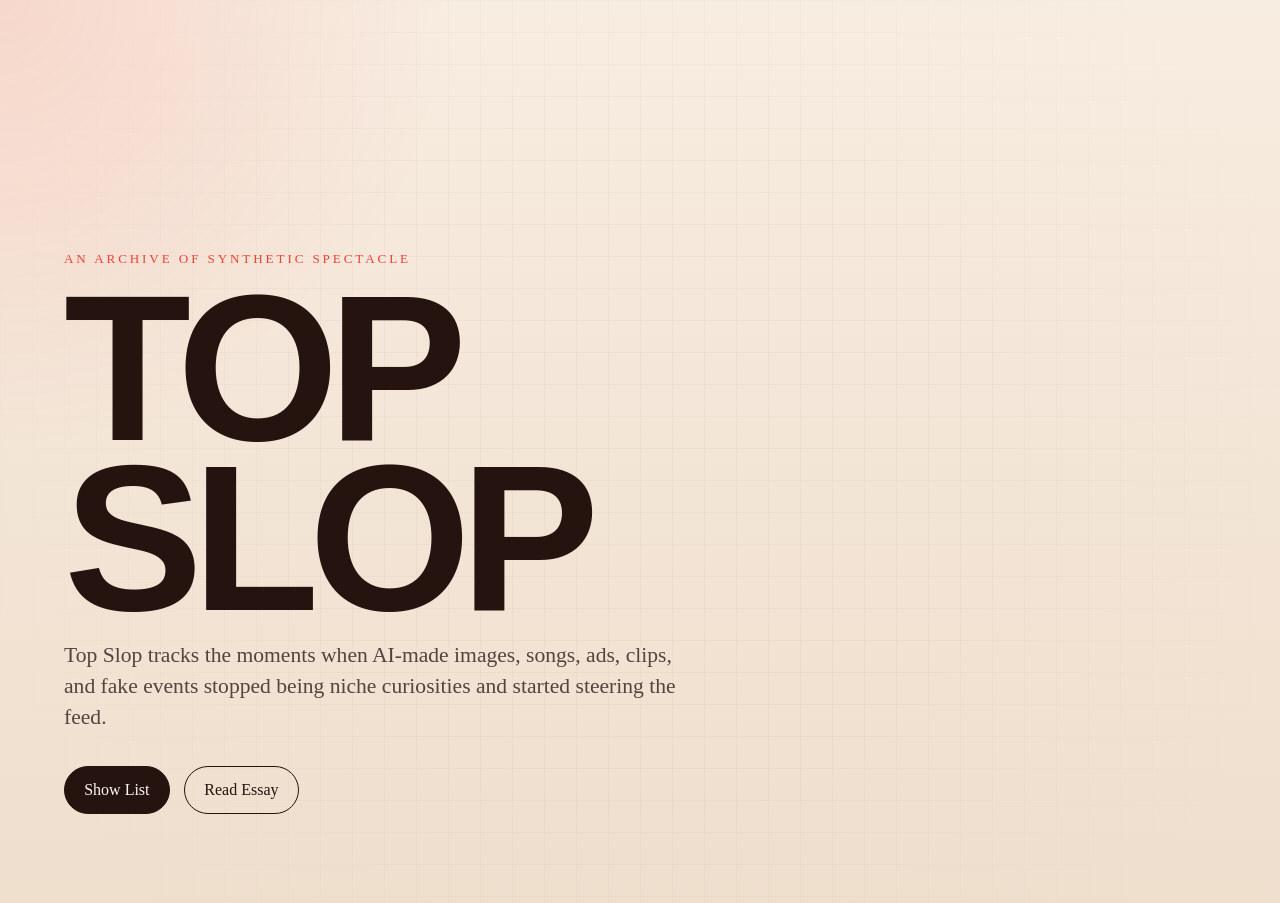
==== index.html @ 8d354af4 "Initial site commit" ====
<!DOCTYPE html>
<html lang="en">
  <head>
    <meta charset="UTF-8" />
    <meta name="viewport" content="width=device-width, initial-scale=1.0" />
    <title>Top Slop</title>
    <meta
      name="description"
      content="A running archive of the moments when AI slop broke containment and took over public discourse."
    />
    <link rel="stylesheet" href="./styles.css" />
  </head>
  <body data-page="home">
    <main class="landing-shell">
      <div class="landing-noise" aria-hidden="true"></div>
      <section class="hero">
        <p class="hero-kicker">An archive of synthetic spectacle</p>
        <h1 class="hero-title" aria-label="Top Slop">
          <span>Top</span>
          <span>Slop</span>
        </h1>
        <p class="hero-summary">
          Top Slop tracks the moments when AI-made images, songs, ads, clips, and
          fake events stopped being niche curiosities and started steering the feed.
        </p>
        <nav class="hero-actions" aria-label="Primary">
          <a class="action-button action-button--solid" href="./list.html">Show List</a>
          <a class="action-button action-button--ghost" href="./essay.html">Read Essay</a>
        </nav>
      </section>
    </main>
    <script src="./data/events.js"></script>
    <script src="./data/media.js"></script>
    <script src="./app.js"></script>
  </body>
</html>
---- styles.css ----
:root {
  --bg: oklch(0.95 0.02 70);
  --bg-strong: oklch(0.91 0.03 70);
  --ink: oklch(0.21 0.03 28);
  --ink-soft: oklch(0.4 0.02 32);
  --line: oklch(0.82 0.03 70);
  --accent: oklch(0.63 0.21 28);
  --accent-soft: oklch(0.92 0.05 28);
  --paper: oklch(0.98 0.01 80);
  --shadow: 0 20px 60px color-mix(in oklab, var(--ink) 12%, transparent);
  --title-stack: Impact, Haettenschweiler, "Arial Narrow Bold", sans-serif;
  --body-stack: Georgia, "Times New Roman", serif;
}

*,
*::before,
*::after {
  box-sizing: border-box;
}

html {
  background: var(--bg);
  color: var(--ink);
}

body {
  margin: 0;
  min-height: 100vh;
  font-family: var(--body-stack);
  background:
    radial-gradient(circle at top left, color-mix(in oklab, var(--accent) 12%, transparent), transparent 28rem),
    linear-gradient(180deg, var(--bg), var(--bg-strong));
}

a {
  color: inherit;
  text-decoration: none;
}

button,
summary {
  font: inherit;
}

.landing-shell,
.page-shell,
.essay-shell {
  min-height: 100vh;
  position: relative;
}

.landing-shell {
  display: grid;
  place-items: center;
  overflow: clip;
  padding: clamp(1.5rem, 2vw, 2rem);
}

.landing-noise {
  position: absolute;
  inset: 0;
  background-image:
    linear-gradient(to right, rgba(0, 0, 0, 0.025) 1px, transparent 1px),
    linear-gradient(to bottom, rgba(0, 0, 0, 0.025) 1px, transparent 1px);
  background-size: 2rem 2rem;
  mask-image: radial-gradient(circle at center, black 45%, transparent 88%);
  pointer-events: none;
}

.hero {
  width: min(100%, 72rem);
  display: grid;
  gap: 1rem;
  align-content: end;
  min-height: calc(100vh - 3rem);
  padding: clamp(2rem, 5vw, 4rem) 0;
}

.hero-kicker,
.essay-kicker,
.timeline-label {
  margin: 0;
  font-size: 0.82rem;
  letter-spacing: 0.22em;
  text-transform: uppercase;
  color: var(--accent);
}

.hero-title {
  margin: 0;
  display: grid;
  gap: 0;
  font-family: var(--title-stack);
  font-size: clamp(5rem, 20vw, 13rem);
  line-height: 0.82;
  text-transform: uppercase;
  letter-spacing: -0.05em;
}

.hero-title span {
  display: block;
  opacity: 0;
  transform: translateY(-140px) scaleY(1.12);
  filter: blur(16px);
}

body.is-ready .hero-title span {
  animation: title-drop 650ms cubic-bezier(0.16, 1, 0.3, 1) forwards;
}

body.is-ready .hero-title span:last-child {
  animation-delay: 80ms;
}

.hero-summary {
  margin: 0;
  max-width: 40rem;
  font-size: clamp(1.05rem, 2.1vw, 1.35rem);
  line-height: 1.45;
  color: var(--ink-soft);
}

.hero-actions {
  display: flex;
  flex-wrap: wrap;
  gap: 0.9rem;
  padding-top: 1rem;
}

.action-button,
.essay-link {
  display: inline-flex;
  align-items: center;
  justify-content: center;
  min-height: 3rem;
  padding: 0.8rem 1.2rem;
  border-radius: 999px;
  border: 1px solid var(--ink);
  transition:
    transform 180ms ease,
    background-color 180ms ease,
    color 180ms ease,
    border-color 180ms ease;
}

.action-button:hover,
.action-button:focus-visible,
.essay-link:hover,
.essay-link:focus-visible {
  transform: translateY(-2px);
}

.action-button--solid {
  background: var(--ink);
  color: var(--paper);
}

.action-button--solid:hover,
.action-button--solid:focus-visible {
  background: color-mix(in oklab, var(--ink) 85%, var(--accent));
  border-color: color-mix(in oklab, var(--ink) 85%, var(--accent));
}

.action-button--ghost,
.essay-link {
  background: transparent;
  color: var(--ink);
}

.action-button--ghost:hover,
.action-button--ghost:focus-visible,
.essay-link:hover,
.essay-link:focus-visible {
  background: var(--paper);
}

.page-shell,
.essay-shell {
  width: min(100%, 90rem);
  margin: 0 auto;
  padding: clamp(1.25rem, 2.4vw, 2rem);
}

.page-header {
  display: flex;
  justify-content: space-between;
  align-items: start;
  gap: 1rem;
  padding-bottom: 2.5rem;
}

.page-header--essay {
  padding-bottom: 4rem;
}

.back-link {
  font-family: var(--title-stack);
  font-size: clamp(2rem, 5vw, 3rem);
  line-height: 0.9;
  text-transform: uppercase;
  letter-spacing: -0.04em;
}

.page-intro,
.timeline-caption {
  margin: 0;
  max-width: 34rem;
  color: var(--ink-soft);
  line-height: 1.45;
}

.timeline-shell {
  display: grid;
  gap: 1.75rem;
}

.timeline {
  position: relative;
  display: grid;
  gap: 0.75rem;
  padding-left: clamp(1.25rem, 3vw, 2.5rem);
}

.timeline::before {
  content: "";
  position: absolute;
  top: 0.5rem;
  bottom: 0.5rem;
  left: 0.35rem;
  width: 1px;
  background: color-mix(in oklab, var(--ink) 16%, transparent);
}

.timeline-year {
  position: relative;
  margin-top: 1rem;
  padding-left: 1.75rem;
  font-family: var(--title-stack);
  font-size: clamp(1.8rem, 3vw, 2.4rem);
  line-height: 0.95;
  text-transform: uppercase;
}

.timeline-year::before {
  content: "";
  position: absolute;
  left: -0.15rem;
  top: 0.6rem;
  width: 0.95rem;
  height: 0.95rem;
  border-radius: 50%;
  background: var(--accent);
  box-shadow: 0 0 0 0.25rem color-mix(in oklab, var(--accent) 15%, transparent);
}

.timeline-entry {
  position: relative;
  border-bottom: 1px solid color-mix(in oklab, var(--ink) 14%, transparent);
  padding-left: 1.75rem;
}

.timeline-entry::before {
  content: "";
  position: absolute;
  left: -0.05rem;
  top: 1.65rem;
  width: 0.75rem;
  height: 0.75rem;
  border-radius: 50%;
  background: var(--paper);
  border: 2px solid var(--accent);
}

.timeline-entry summary {
  list-style: none;
  cursor: pointer;
  display: grid;
  grid-template-columns: minmax(0, 1fr) auto;
  gap: 1rem;
  align-items: start;
  padding: 1.15rem 0;
}

.timeline-entry summary::-webkit-details-marker {
  display: none;
}

.entry-header {
  display: grid;
  gap: 0.25rem;
}

.entry-date {
  font-size: 0.78rem;
  letter-spacing: 0.18em;
  text-transform: uppercase;
  color: var(--ink-soft);
}

.entry-title {
  margin: 0;
  font-size: clamp(1.2rem, 2vw, 1.65rem);
  line-height: 1.15;
}

.entry-subtitle {
  margin: 0;
  color: var(--ink-soft);
  line-height: 1.4;
}

.entry-plus {
  margin-top: 0.15rem;
  font-family: var(--title-stack);
  font-size: 2.2rem;
  line-height: 1;
  color: var(--accent);
  opacity: 0.42;
  transition: transform 180ms ease, opacity 180ms ease;
}

.timeline-entry:hover .entry-plus,
.timeline-entry summary:focus-visible .entry-plus,
.timeline-entry[open] .entry-plus {
  opacity: 1;
}

.timeline-entry[open] .entry-plus {
  transform: rotate(45deg);
}

.entry-panel {
  display: grid;
  gap: 1.2rem;
  padding: 0 0 1.5rem;
}

.entry-copy {
  display: grid;
  gap: 1rem;
}

.entry-note {
  margin: 0;
  font-size: clamp(1.05rem, 1.6vw, 1.25rem);
  line-height: 1.45;
}

.entry-meta {
  display: grid;
  grid-template-columns: repeat(2, minmax(0, 1fr));
  gap: 0.8rem 1rem;
}

.meta-block {
  display: grid;
  gap: 0.2rem;
  align-content: start;
}

.meta-label {
  font-size: 0.75rem;
  letter-spacing: 0.16em;
  text-transform: uppercase;
  color: var(--ink-soft);
}

.meta-value {
  margin: 0;
  line-height: 1.45;
}

.tag-list {
  display: flex;
  flex-wrap: wrap;
  gap: 0.55rem;
}

.tag {
  display: inline-flex;
  align-items: center;
  min-height: 2rem;
  padding: 0.35rem 0.75rem;
  border-radius: 999px;
  background: color-mix(in oklab, var(--accent) 8%, var(--paper));
  border: 1px solid color-mix(in oklab, var(--accent) 24%, transparent);
  font-size: 0.92rem;
}

.media-shell {
  display: grid;
  gap: 0.85rem;
  padding: 1rem;
  background: color-mix(in oklab, var(--paper) 86%, var(--bg));
  border: 1px solid color-mix(in oklab, var(--ink) 10%, transparent);
  box-shadow: var(--shadow);
}

.media-stage {
  position: relative;
  aspect-ratio: 16 / 9;
  background: color-mix(in oklab, var(--ink) 8%, var(--bg));
  overflow: clip;
}

.media-slide[hidden] {
  display: none;
}

.media-slide,
.media-slide > * {
  width: 100%;
  height: 100%;
}

.media-slide img,
.media-slide video,
.media-slide iframe {
  display: block;
  border: 0;
  object-fit: cover;
  background: var(--ink);
}

.media-empty {
  display: grid;
  place-items: center;
  padding: 1.5rem;
  text-align: center;
  color: var(--ink-soft);
  line-height: 1.45;
}

.media-controls {
  display: flex;
  justify-content: space-between;
  gap: 0.75rem;
  align-items: center;
}

.media-nav {
  display: inline-flex;
  gap: 0.5rem;
}

.media-button {
  min-width: 2.5rem;
  min-height: 2.5rem;
  border-radius: 999px;
  border: 1px solid color-mix(in oklab, var(--ink) 16%, transparent);
  background: var(--paper);
  cursor: pointer;
}

.media-counter,
.media-caption {
  margin: 0;
  color: var(--ink-soft);
}

.essay {
  width: min(100%, 48rem);
  margin: 0 auto;
  display: grid;
  gap: 1rem;
}

.essay-title {
  margin: 0;
  font-family: var(--title-stack);
  font-size: clamp(3rem, 7vw, 5.5rem);
  line-height: 0.92;
  text-transform: uppercase;
  letter-spacing: -0.05em;
}

.essay p {
  margin: 0;
  font-size: clamp(1.1rem, 1.8vw, 1.3rem);
  line-height: 1.65;
}

@keyframes title-drop {
  0% {
    opacity: 0;
    transform: translateY(-140px) scaleY(1.12);
    filter: blur(16px);
  }

  76% {
    opacity: 1;
    transform: translateY(16px) scaleY(0.94);
    filter: blur(0);
  }

  100% {
    opacity: 1;
    transform: translateY(0) scaleY(1);
    filter: blur(0);
  }
}

@media (max-width: 780px) {
  .page-header,
  .entry-meta,
  .media-controls {
    grid-template-columns: 1fr;
    display: grid;
  }

  .page-header {
    padding-bottom: 2rem;
  }

  .timeline {
    padding-left: 1rem;
  }

  .timeline::before {
    left: 0.2rem;
  }

  .timeline-entry,
  .timeline-year {
    padding-left: 1.2rem;
  }

  .timeline-entry::before {
    left: -0.18rem;
  }

  .timeline-year::before {
    left: -0.28rem;
  }

  .timeline-entry summary {
    grid-template-columns: 1fr auto;
  }

  .media-controls {
    gap: 1rem;
  }
}

@media (prefers-reduced-motion: reduce) {
  *,
  *::before,
  *::after {
    animation-duration: 0.01ms !important;
    animation-iteration-count: 1 !important;
    transition-duration: 0.01ms !important;
    scroll-behavior: auto !important;
  }

  .hero-title span {
    opacity: 1;
    transform: none;
    filter: none;
  }
}
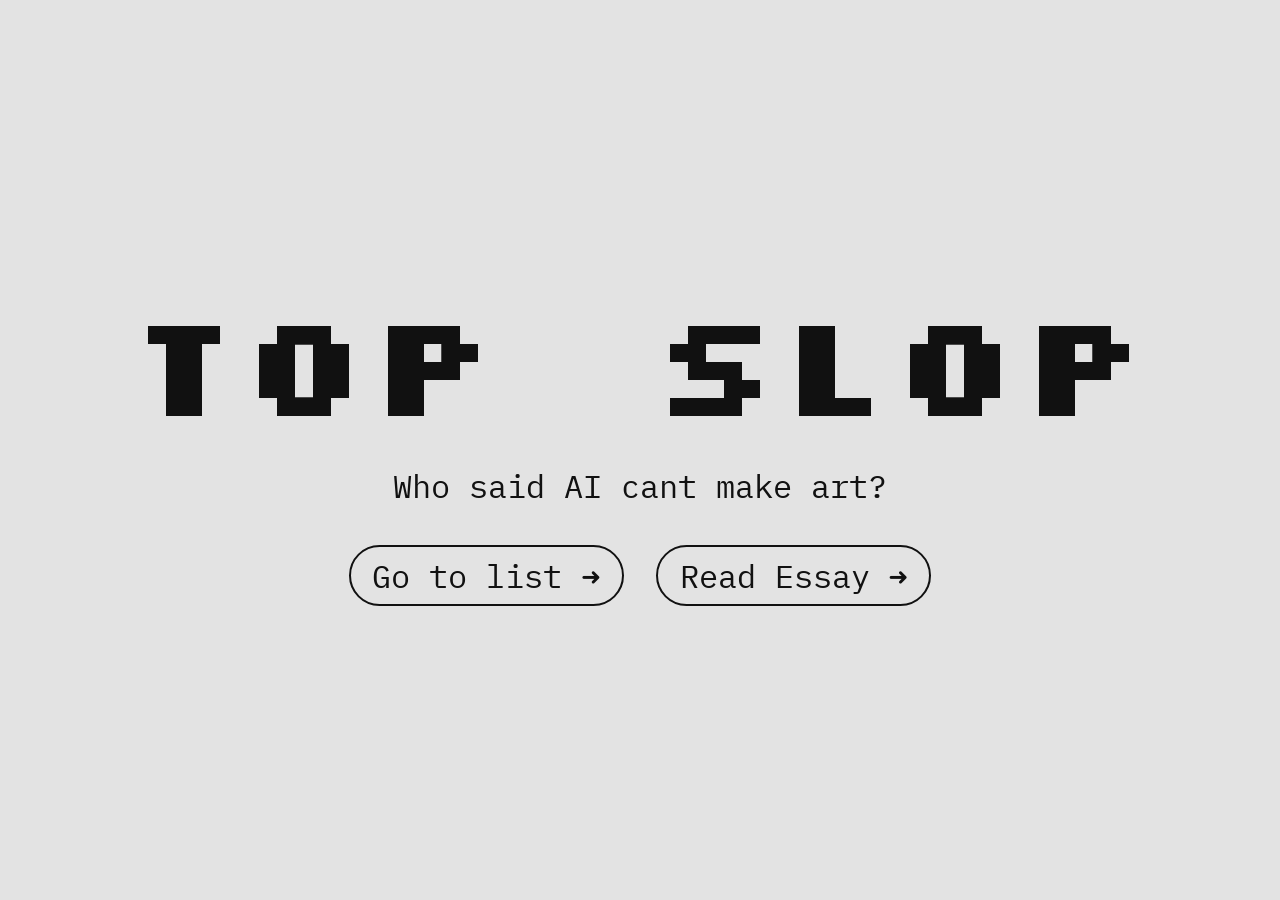
==== commit e460999b: "Implement Figma-inspired home and timeline redesign with media carousel" ====
--- a/index.html
+++ b/index.html
@@ -8,29 +8,27 @@
       name="description"
       content="A running archive of the moments when AI slop broke containment and took over public discourse."
     />
+    <link rel="preconnect" href="https://fonts.googleapis.com" />
+    <link rel="preconnect" href="https://fonts.gstatic.com" crossorigin />
+    <link
+      href="https://fonts.googleapis.com/css2?family=IBM+Plex+Mono:wght@400;500;700&family=Silkscreen:wght@400;700&display=swap"
+      rel="stylesheet"
+    />
     <link rel="stylesheet" href="./styles.css" />
   </head>
   <body data-page="home">
-    <main class="landing-shell">
-      <div class="landing-noise" aria-hidden="true"></div>
-      <section class="hero">
-        <p class="hero-kicker">An archive of synthetic spectacle</p>
-        <h1 class="hero-title" aria-label="Top Slop">
-          <span>Top</span>
-          <span>Slop</span>
+    <main class="home-shell">
+      <section class="home-hero" aria-label="Top Slop intro">
+        <h1 class="home-title" aria-label="Top Slop">
+          <span>TOP</span>
+          <span>SLOP</span>
         </h1>
-        <p class="hero-summary">
-          Top Slop tracks the moments when AI-made images, songs, ads, clips, and
-          fake events stopped being niche curiosities and started steering the feed.
-        </p>
-        <nav class="hero-actions" aria-label="Primary">
-          <a class="action-button action-button--solid" href="./list.html">Show List</a>
-          <a class="action-button action-button--ghost" href="./essay.html">Read Essay</a>
+        <p class="home-subtitle">Who said AI cant make art?</p>
+        <nav class="home-actions" aria-label="Primary">
+          <a class="pill-button" href="./list.html">Go to list ➜</a>
+          <a class="pill-button" href="./essay.html">Read Essay ➜</a>
         </nav>
       </section>
     </main>
-    <script src="./data/events.js"></script>
-    <script src="./data/media.js"></script>
-    <script src="./app.js"></script>
   </body>
 </html>
--- a/styles.css
+++ b/styles.css
@@ -1,35 +1,28 @@
 :root {
-  --bg: oklch(0.95 0.02 70);
-  --bg-strong: oklch(0.91 0.03 70);
-  --ink: oklch(0.21 0.03 28);
-  --ink-soft: oklch(0.4 0.02 32);
-  --line: oklch(0.82 0.03 70);
-  --accent: oklch(0.63 0.21 28);
-  --accent-soft: oklch(0.92 0.05 28);
-  --paper: oklch(0.98 0.01 80);
-  --shadow: 0 20px 60px color-mix(in oklab, var(--ink) 12%, transparent);
-  --title-stack: Impact, Haettenschweiler, "Arial Narrow Bold", sans-serif;
-  --body-stack: Georgia, "Times New Roman", serif;
-}
-
-*,
-*::before,
-*::after {
+  --paper: #e3e3e3;
+  --ink: #111111;
+  --ink-soft: #252525;
+  --line: #101010;
+  --dot-muted: #a0a0a0;
+  --panel: #efefef;
+  --pixel: "Silkscreen", monospace;
+  --mono: "IBM Plex Mono", "Courier New", monospace;
+}
+
+* {
   box-sizing: border-box;
 }
 
-html {
-  background: var(--bg);
+html,
+body {
+  margin: 0;
+  min-height: 100%;
+}
+
+body {
+  background: var(--paper);
   color: var(--ink);
-}
-
-body {
-  margin: 0;
-  min-height: 100vh;
-  font-family: var(--body-stack);
-  background:
-    radial-gradient(circle at top left, color-mix(in oklab, var(--accent) 12%, transparent), transparent 28rem),
-    linear-gradient(180deg, var(--bg), var(--bg-strong));
+  font-family: var(--mono);
 }
 
 a {
@@ -37,374 +30,188 @@
   text-decoration: none;
 }
 
-button,
-summary {
-  font: inherit;
-}
-
-.landing-shell,
-.page-shell,
-.essay-shell {
+.home-shell {
   min-height: 100vh;
-  position: relative;
-}
-
-.landing-shell {
   display: grid;
   place-items: center;
-  overflow: clip;
-  padding: clamp(1.5rem, 2vw, 2rem);
-}
-
-.landing-noise {
-  position: absolute;
-  inset: 0;
-  background-image:
-    linear-gradient(to right, rgba(0, 0, 0, 0.025) 1px, transparent 1px),
-    linear-gradient(to bottom, rgba(0, 0, 0, 0.025) 1px, transparent 1px);
-  background-size: 2rem 2rem;
-  mask-image: radial-gradient(circle at center, black 45%, transparent 88%);
-  pointer-events: none;
-}
-
-.hero {
-  width: min(100%, 72rem);
-  display: grid;
-  gap: 1rem;
-  align-content: end;
-  min-height: calc(100vh - 3rem);
-  padding: clamp(2rem, 5vw, 4rem) 0;
-}
-
-.hero-kicker,
-.essay-kicker,
-.timeline-label {
-  margin: 0;
-  font-size: 0.82rem;
-  letter-spacing: 0.22em;
+  padding: 2rem;
+}
+
+.home-hero {
+  width: min(100%, 64rem);
+  display: grid;
+  justify-items: center;
+  gap: 2.4rem;
+}
+
+.home-title {
+  margin: 0;
+  display: grid;
+  grid-template-columns: auto auto;
+  gap: clamp(2.5rem, 12vw, 12rem);
+  font-family: var(--pixel);
+  font-size: clamp(3.8rem, 13vw, 9rem);
+  line-height: 0.92;
+  letter-spacing: 0.02em;
   text-transform: uppercase;
-  color: var(--accent);
-}
-
-.hero-title {
-  margin: 0;
-  display: grid;
-  gap: 0;
-  font-family: var(--title-stack);
-  font-size: clamp(5rem, 20vw, 13rem);
-  line-height: 0.82;
-  text-transform: uppercase;
-  letter-spacing: -0.05em;
-}
-
-.hero-title span {
-  display: block;
-  opacity: 0;
-  transform: translateY(-140px) scaleY(1.12);
-  filter: blur(16px);
-}
-
-body.is-ready .hero-title span {
-  animation: title-drop 650ms cubic-bezier(0.16, 1, 0.3, 1) forwards;
-}
-
-body.is-ready .hero-title span:last-child {
-  animation-delay: 80ms;
-}
-
-.hero-summary {
-  margin: 0;
-  max-width: 40rem;
-  font-size: clamp(1.05rem, 2.1vw, 1.35rem);
-  line-height: 1.45;
-  color: var(--ink-soft);
-}
-
-.hero-actions {
+}
+
+.home-subtitle {
+  margin: 0;
+  font-size: clamp(1rem, 2.5vw, 3rem);
+}
+
+.home-actions {
   display: flex;
   flex-wrap: wrap;
-  gap: 0.9rem;
-  padding-top: 1rem;
-}
-
-.action-button,
+  gap: 2rem;
+  justify-content: center;
+}
+
+.pill-button,
 .essay-link {
+  border: 2px solid var(--ink);
+  border-radius: 999px;
+  min-height: 3.8rem;
+  padding: 0.7rem 1.35rem;
   display: inline-flex;
   align-items: center;
-  justify-content: center;
-  min-height: 3rem;
-  padding: 0.8rem 1.2rem;
-  border-radius: 999px;
-  border: 1px solid var(--ink);
-  transition:
-    transform 180ms ease,
-    background-color 180ms ease,
-    color 180ms ease,
-    border-color 180ms ease;
-}
-
-.action-button:hover,
-.action-button:focus-visible,
+  font-size: clamp(1.1rem, 2.5vw, 2.7rem);
+  line-height: 1;
+  background: transparent;
+  transition: transform 140ms ease;
+}
+
+.pill-button:hover,
 .essay-link:hover,
+.pill-button:focus-visible,
 .essay-link:focus-visible {
-  transform: translateY(-2px);
-}
-
-.action-button--solid {
-  background: var(--ink);
-  color: var(--paper);
-}
-
-.action-button--solid:hover,
-.action-button--solid:focus-visible {
-  background: color-mix(in oklab, var(--ink) 85%, var(--accent));
-  border-color: color-mix(in oklab, var(--ink) 85%, var(--accent));
-}
-
-.action-button--ghost,
-.essay-link {
-  background: transparent;
-  color: var(--ink);
-}
-
-.action-button--ghost:hover,
-.action-button--ghost:focus-visible,
-.essay-link:hover,
-.essay-link:focus-visible {
-  background: var(--paper);
-}
-
-.page-shell,
+  transform: translateY(-1px);
+}
+
+.list-shell,
 .essay-shell {
-  width: min(100%, 90rem);
+  width: min(100%, 86rem);
   margin: 0 auto;
-  padding: clamp(1.25rem, 2.4vw, 2rem);
-}
-
-.page-header {
-  display: flex;
-  justify-content: space-between;
-  align-items: start;
-  gap: 1rem;
-  padding-bottom: 2.5rem;
-}
-
-.page-header--essay {
-  padding-bottom: 4rem;
-}
-
-.back-link {
-  font-family: var(--title-stack);
-  font-size: clamp(2rem, 5vw, 3rem);
-  line-height: 0.9;
-  text-transform: uppercase;
-  letter-spacing: -0.04em;
-}
-
-.page-intro,
-.timeline-caption {
-  margin: 0;
+  padding: clamp(2.2rem, 4vw, 3rem);
+}
+
+.list-header {
+  max-width: 42rem;
+  margin-bottom: 2.5rem;
+}
+
+.list-logo {
+  display: inline-block;
+  font-family: var(--pixel);
+  font-size: clamp(2rem, 5vw, 4.2rem);
+  letter-spacing: 0.02em;
+  margin-bottom: 0.7rem;
+}
+
+.list-caption {
+  margin: 0;
+  font-size: clamp(1rem, 1.7vw, 2rem);
   max-width: 34rem;
   color: var(--ink-soft);
-  line-height: 1.45;
-}
-
-.timeline-shell {
-  display: grid;
-  gap: 1.75rem;
 }
 
 .timeline {
   position: relative;
-  display: grid;
-  gap: 0.75rem;
-  padding-left: clamp(1.25rem, 3vw, 2.5rem);
+  padding-left: clamp(1.7rem, 4vw, 4.2rem);
 }
 
 .timeline::before {
   content: "";
   position: absolute;
-  top: 0.5rem;
-  bottom: 0.5rem;
-  left: 0.35rem;
-  width: 1px;
-  background: color-mix(in oklab, var(--ink) 16%, transparent);
-}
-
-.timeline-year {
-  position: relative;
-  margin-top: 1rem;
-  padding-left: 1.75rem;
-  font-family: var(--title-stack);
-  font-size: clamp(1.8rem, 3vw, 2.4rem);
-  line-height: 0.95;
-  text-transform: uppercase;
-}
-
-.timeline-year::before {
-  content: "";
-  position: absolute;
-  left: -0.15rem;
-  top: 0.6rem;
-  width: 0.95rem;
-  height: 0.95rem;
-  border-radius: 50%;
-  background: var(--accent);
-  box-shadow: 0 0 0 0.25rem color-mix(in oklab, var(--accent) 15%, transparent);
-}
-
+  left: 0.8rem;
+  top: 0;
+  bottom: 0;
+  width: 4px;
+  background: var(--line);
+}
+
+.timeline-year,
 .timeline-entry {
   position: relative;
-  border-bottom: 1px solid color-mix(in oklab, var(--ink) 14%, transparent);
-  padding-left: 1.75rem;
-}
-
+}
+
+.timeline-year {
+  margin: 0;
+  margin-bottom: 3rem;
+  font-family: var(--pixel);
+  font-size: clamp(2rem, 4vw, 3rem);
+}
+
+.timeline-year::before,
 .timeline-entry::before {
   content: "";
   position: absolute;
-  left: -0.05rem;
-  top: 1.65rem;
-  width: 0.75rem;
-  height: 0.75rem;
-  border-radius: 50%;
-  background: var(--paper);
-  border: 2px solid var(--accent);
-}
-
-.timeline-entry summary {
+  border-radius: 999px;
+  background: #000;
+}
+
+.timeline-year::before {
+  width: 1.1rem;
+  height: 1.1rem;
+  left: -2.35rem;
+  top: 0.7rem;
+}
+
+.timeline-entry {
+  margin-bottom: 2.8rem;
+}
+
+.timeline-entry::before {
+  width: 0.9rem;
+  height: 0.9rem;
+  left: -2.25rem;
+  top: 0.95rem;
+}
+
+.timeline-entry > summary {
+  cursor: pointer;
   list-style: none;
-  cursor: pointer;
-  display: grid;
-  grid-template-columns: minmax(0, 1fr) auto;
-  gap: 1rem;
+  display: grid;
+  gap: 0.25rem;
+}
+
+.timeline-entry > summary::-webkit-details-marker {
+  display: none;
+}
+
+.entry-date {
+  margin: 0;
+  font-size: clamp(1rem, 1.9vw, 2rem);
+  color: #262626;
+}
+
+.entry-title {
+  margin: 0;
+  font-size: clamp(1.75rem, 3.4vw, 3.4rem);
+  line-height: 1.15;
+  font-weight: 700;
+}
+
+.entry-panel {
+  margin-top: 1.4rem;
+  margin-bottom: 1.4rem;
+  display: grid;
+  grid-template-columns: minmax(260px, 1fr) minmax(260px, 1fr);
+  gap: clamp(1rem, 3vw, 3rem);
   align-items: start;
-  padding: 1.15rem 0;
-}
-
-.timeline-entry summary::-webkit-details-marker {
-  display: none;
-}
-
-.entry-header {
-  display: grid;
-  gap: 0.25rem;
-}
-
-.entry-date {
-  font-size: 0.78rem;
-  letter-spacing: 0.18em;
-  text-transform: uppercase;
-  color: var(--ink-soft);
-}
-
-.entry-title {
-  margin: 0;
-  font-size: clamp(1.2rem, 2vw, 1.65rem);
-  line-height: 1.15;
-}
-
-.entry-subtitle {
-  margin: 0;
-  color: var(--ink-soft);
-  line-height: 1.4;
-}
-
-.entry-plus {
-  margin-top: 0.15rem;
-  font-family: var(--title-stack);
-  font-size: 2.2rem;
-  line-height: 1;
-  color: var(--accent);
-  opacity: 0.42;
-  transition: transform 180ms ease, opacity 180ms ease;
-}
-
-.timeline-entry:hover .entry-plus,
-.timeline-entry summary:focus-visible .entry-plus,
-.timeline-entry[open] .entry-plus {
-  opacity: 1;
-}
-
-.timeline-entry[open] .entry-plus {
-  transform: rotate(45deg);
-}
-
-.entry-panel {
-  display: grid;
-  gap: 1.2rem;
-  padding: 0 0 1.5rem;
-}
-
-.entry-copy {
-  display: grid;
-  gap: 1rem;
-}
-
-.entry-note {
-  margin: 0;
-  font-size: clamp(1.05rem, 1.6vw, 1.25rem);
-  line-height: 1.45;
-}
-
-.entry-meta {
-  display: grid;
-  grid-template-columns: repeat(2, minmax(0, 1fr));
-  gap: 0.8rem 1rem;
-}
-
-.meta-block {
-  display: grid;
-  gap: 0.2rem;
-  align-content: start;
-}
-
-.meta-label {
-  font-size: 0.75rem;
-  letter-spacing: 0.16em;
-  text-transform: uppercase;
-  color: var(--ink-soft);
-}
-
-.meta-value {
-  margin: 0;
-  line-height: 1.45;
-}
-
-.tag-list {
-  display: flex;
-  flex-wrap: wrap;
-  gap: 0.55rem;
-}
-
-.tag {
-  display: inline-flex;
-  align-items: center;
-  min-height: 2rem;
-  padding: 0.35rem 0.75rem;
-  border-radius: 999px;
-  background: color-mix(in oklab, var(--accent) 8%, var(--paper));
-  border: 1px solid color-mix(in oklab, var(--accent) 24%, transparent);
-  font-size: 0.92rem;
 }
 
 .media-shell {
   display: grid;
-  gap: 0.85rem;
-  padding: 1rem;
-  background: color-mix(in oklab, var(--paper) 86%, var(--bg));
-  border: 1px solid color-mix(in oklab, var(--ink) 10%, transparent);
-  box-shadow: var(--shadow);
+  gap: 0.7rem;
 }
 
 .media-stage {
-  position: relative;
-  aspect-ratio: 16 / 9;
-  background: color-mix(in oklab, var(--ink) 8%, var(--bg));
-  overflow: clip;
-}
-
-.media-slide[hidden] {
-  display: none;
+  aspect-ratio: 1 / 1;
+  background: #dadada;
+  overflow: hidden;
+  border: 1px solid #c8c8c8;
 }
 
 .media-slide,
@@ -417,144 +224,140 @@
 .media-slide video,
 .media-slide iframe {
   display: block;
+  width: 100%;
+  height: 100%;
+  object-fit: cover;
   border: 0;
-  object-fit: cover;
-  background: var(--ink);
 }
 
 .media-empty {
+  width: 100%;
+  height: 100%;
   display: grid;
   place-items: center;
-  padding: 1.5rem;
   text-align: center;
   color: var(--ink-soft);
-  line-height: 1.45;
-}
-
-.media-controls {
+  padding: 1rem;
+}
+
+.media-dots {
+  display: flex;
+  justify-content: center;
+  gap: 0.5rem;
+}
+
+.media-dot {
+  width: 0.7rem;
+  height: 0.7rem;
+  border: 0;
+  border-radius: 999px;
+  background: var(--dot-muted);
+  cursor: pointer;
+  padding: 0;
+}
+
+.media-dot[aria-current="true"] {
+  background: #000;
+}
+
+.entry-copy {
+  display: grid;
+  gap: 1.25rem;
+}
+
+.entry-note {
+  margin: 0;
+  font-size: clamp(1.1rem, 2vw, 1.9rem);
+}
+
+.entry-meta {
+  display: grid;
+  gap: 1.15rem;
+}
+
+.meta-block {
+  display: grid;
+  gap: 0.4rem;
+}
+
+.meta-label {
+  font-size: clamp(1rem, 1.5vw, 1.5rem);
+}
+
+.meta-value {
+  margin: 0;
+  font-size: clamp(1rem, 1.45vw, 1.35rem);
+  color: var(--ink-soft);
+}
+
+.tag-list {
+  display: flex;
+  flex-wrap: wrap;
+  gap: 0.6rem;
+}
+
+.tag {
+  border: 1px solid var(--line);
+  border-radius: 999px;
+  padding: 0.2rem 0.65rem;
+  font-size: clamp(0.85rem, 1.2vw, 1.1rem);
+  background: #e6e6e6;
+}
+
+.page-header {
   display: flex;
   justify-content: space-between;
-  gap: 0.75rem;
   align-items: center;
-}
-
-.media-nav {
-  display: inline-flex;
-  gap: 0.5rem;
-}
-
-.media-button {
-  min-width: 2.5rem;
-  min-height: 2.5rem;
-  border-radius: 999px;
-  border: 1px solid color-mix(in oklab, var(--ink) 16%, transparent);
-  background: var(--paper);
-  cursor: pointer;
-}
-
-.media-counter,
-.media-caption {
-  margin: 0;
-  color: var(--ink-soft);
+  gap: 1rem;
+  margin-bottom: 2rem;
+}
+
+.back-link {
+  font-family: var(--pixel);
+  font-size: clamp(1.8rem, 4vw, 3rem);
 }
 
 .essay {
-  width: min(100%, 48rem);
-  margin: 0 auto;
+  max-width: 55rem;
   display: grid;
   gap: 1rem;
 }
 
+.essay-kicker {
+  margin: 0;
+}
+
 .essay-title {
   margin: 0;
-  font-family: var(--title-stack);
-  font-size: clamp(3rem, 7vw, 5.5rem);
-  line-height: 0.92;
-  text-transform: uppercase;
-  letter-spacing: -0.05em;
+  font-family: var(--pixel);
+  font-size: clamp(2rem, 6vw, 4.4rem);
+  line-height: 1;
 }
 
 .essay p {
   margin: 0;
-  font-size: clamp(1.1rem, 1.8vw, 1.3rem);
-  line-height: 1.65;
-}
-
-@keyframes title-drop {
-  0% {
-    opacity: 0;
-    transform: translateY(-140px) scaleY(1.12);
-    filter: blur(16px);
+  font-size: 1.1rem;
+  line-height: 1.6;
+}
+
+@media (max-width: 900px) {
+  .entry-panel {
+    grid-template-columns: 1fr;
   }
 
-  76% {
-    opacity: 1;
-    transform: translateY(16px) scaleY(0.94);
-    filter: blur(0);
+  .timeline::before {
+    left: 0.55rem;
+    width: 3px;
   }
 
-  100% {
-    opacity: 1;
-    transform: translateY(0) scaleY(1);
-    filter: blur(0);
+  .timeline-year::before,
+  .timeline-entry::before {
+    left: -1.95rem;
   }
-}
-
-@media (max-width: 780px) {
-  .page-header,
-  .entry-meta,
-  .media-controls {
+
+  .home-title {
     grid-template-columns: 1fr;
-    display: grid;
+    gap: 0.4rem;
+    text-align: center;
   }
-
-  .page-header {
-    padding-bottom: 2rem;
-  }
-
-  .timeline {
-    padding-left: 1rem;
-  }
-
-  .timeline::before {
-    left: 0.2rem;
-  }
-
-  .timeline-entry,
-  .timeline-year {
-    padding-left: 1.2rem;
-  }
-
-  .timeline-entry::before {
-    left: -0.18rem;
-  }
-
-  .timeline-year::before {
-    left: -0.28rem;
-  }
-
-  .timeline-entry summary {
-    grid-template-columns: 1fr auto;
-  }
-
-  .media-controls {
-    gap: 1rem;
-  }
-}
-
-@media (prefers-reduced-motion: reduce) {
-  *,
-  *::before,
-  *::after {
-    animation-duration: 0.01ms !important;
-    animation-iteration-count: 1 !important;
-    transition-duration: 0.01ms !important;
-    scroll-behavior: auto !important;
-  }
-
-  .hero-title span {
-    opacity: 1;
-    transform: none;
-    filter: none;
-  }
-}
+}
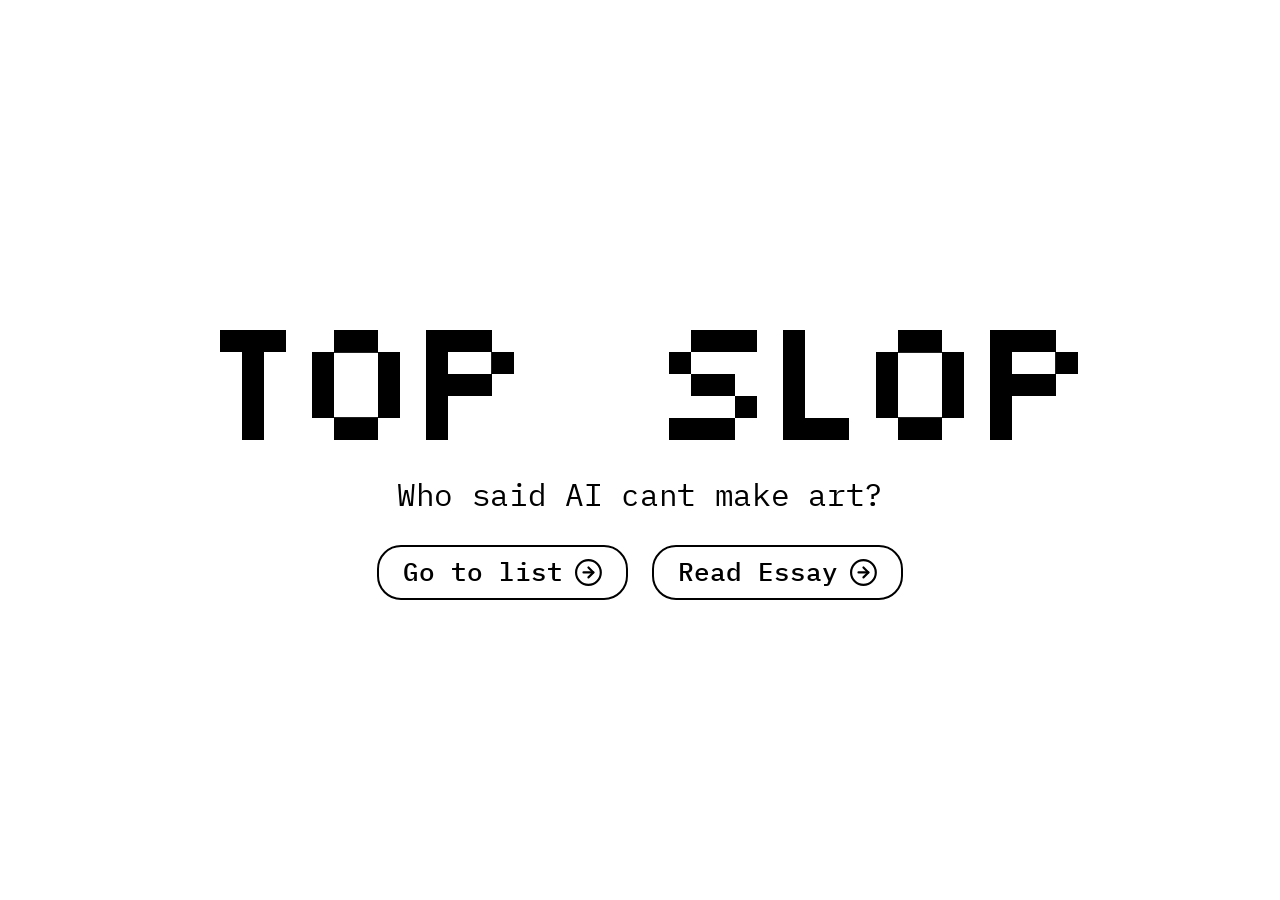
==== commit 971366c2: "Refine Top Slop site interactions and layout" ====
--- a/index.html
+++ b/index.html
@@ -11,7 +11,7 @@
     <link rel="preconnect" href="https://fonts.googleapis.com" />
     <link rel="preconnect" href="https://fonts.gstatic.com" crossorigin />
     <link
-      href="https://fonts.googleapis.com/css2?family=IBM+Plex+Mono:wght@400;500;700&family=Silkscreen:wght@400;700&display=swap"
+      href="https://fonts.googleapis.com/css2?family=IBM+Plex+Mono:wght@300;400;500;600&family=Silkscreen:wght@400;700&display=swap"
       rel="stylesheet"
     />
     <link rel="stylesheet" href="./styles.css" />
@@ -25,8 +25,26 @@
         </h1>
         <p class="home-subtitle">Who said AI cant make art?</p>
         <nav class="home-actions" aria-label="Primary">
-          <a class="pill-button" href="./list.html">Go to list ➜</a>
-          <a class="pill-button" href="./essay.html">Read Essay ➜</a>
+          <a class="pill-button" href="./list.html">
+            <span>Go to list</span>
+            <span class="pill-button__icon" aria-hidden="true">
+              <svg viewBox="0 0 25 25" fill="none" xmlns="http://www.w3.org/2000/svg">
+                <path d="M12.5 24C18.8513 24 24 18.8513 24 12.5C24 6.14873 18.8513 1 12.5 1C6.14873 1 1 6.14873 1 12.5C1 18.8513 6.14873 24 12.5 24Z" stroke="currentColor" stroke-width="2" stroke-linecap="round" stroke-linejoin="round"/>
+                <path d="M12.5 17.1L17.1 12.5L12.5 7.90002" stroke="currentColor" stroke-width="2" stroke-linecap="round" stroke-linejoin="round"/>
+                <path d="M7.90002 12.5H17.1" stroke="currentColor" stroke-width="2" stroke-linecap="round" stroke-linejoin="round"/>
+              </svg>
+            </span>
+          </a>
+          <a class="pill-button" href="./essay.html">
+            <span>Read Essay</span>
+            <span class="pill-button__icon" aria-hidden="true">
+              <svg viewBox="0 0 25 25" fill="none" xmlns="http://www.w3.org/2000/svg">
+                <path d="M12.5 24C18.8513 24 24 18.8513 24 12.5C24 6.14873 18.8513 1 12.5 1C6.14873 1 1 6.14873 1 12.5C1 18.8513 6.14873 24 12.5 24Z" stroke="currentColor" stroke-width="2" stroke-linecap="round" stroke-linejoin="round"/>
+                <path d="M12.5 17.1L17.1 12.5L12.5 7.90002" stroke="currentColor" stroke-width="2" stroke-linecap="round" stroke-linejoin="round"/>
+                <path d="M7.90002 12.5H17.1" stroke="currentColor" stroke-width="2" stroke-linecap="round" stroke-linejoin="round"/>
+              </svg>
+            </span>
+          </a>
         </nav>
       </section>
     </main>
--- a/styles.css
+++ b/styles.css
@@ -1,15 +1,22 @@
 :root {
-  --paper: #e3e3e3;
-  --ink: #111111;
-  --ink-soft: #252525;
-  --line: #101010;
-  --dot-muted: #a0a0a0;
-  --panel: #efefef;
+  --page-bg: #ffffff;
+  --ink: #000000;
+  --ink-soft: #2d2d2d;
+  --ink-muted: #686868;
+  --rail: #000000;
+  --tag-fill: #d7d7d7;
+  --dot-muted: #b4b4b4;
   --pixel: "Silkscreen", monospace;
   --mono: "IBM Plex Mono", "Courier New", monospace;
-}
-
-* {
+  --page-width: 1280px;
+  --timeline-rail: 176px;
+  --timeline-text-start: 214px;
+  --timeline-panel-offset: 28px;
+}
+
+*,
+*::before,
+*::after {
   box-sizing: border-box;
 }
 
@@ -20,9 +27,11 @@
 }
 
 body {
-  background: var(--paper);
+  background: var(--page-bg);
   color: var(--ink);
   font-family: var(--mono);
+  -webkit-font-smoothing: antialiased;
+  text-rendering: optimizeLegibility;
 }
 
 a {
@@ -30,6 +39,18 @@
   text-decoration: none;
 }
 
+button,
+summary {
+  font: inherit;
+}
+
+.home-shell,
+.list-shell,
+.essay-shell {
+  width: min(100%, var(--page-width));
+  margin: 0 auto;
+}
+
 .home-shell {
   min-height: 100vh;
   display: grid;
@@ -38,97 +59,164 @@
 }
 
 .home-hero {
-  width: min(100%, 64rem);
-  display: grid;
+  width: 100%;
+  min-height: calc(100vh - 64px);
+  display: grid;
+  align-content: center;
   justify-items: center;
-  gap: 2.4rem;
+  row-gap: 2rem;
 }
 
 .home-title {
   margin: 0;
   display: grid;
-  grid-template-columns: auto auto;
-  gap: clamp(2.5rem, 12vw, 12rem);
+  grid-template-columns: max-content max-content;
+  align-items: end;
+  column-gap: clamp(3.5rem, 10vw, 8rem);
   font-family: var(--pixel);
-  font-size: clamp(3.8rem, 13vw, 9rem);
-  line-height: 0.92;
-  letter-spacing: 0.02em;
+  font-size: clamp(6rem, 15.6vw, 11rem);
+  font-weight: 400;
+  letter-spacing: -0.1em;
+  line-height: 0.82;
   text-transform: uppercase;
+}
+
+.home-title span {
+  display: block;
 }
 
 .home-subtitle {
   margin: 0;
-  font-size: clamp(1rem, 2.5vw, 3rem);
+  font-size: clamp(1.35rem, 2.45vw, 2rem);
+  font-weight: 400;
+  letter-spacing: -0.01em;
+  line-height: 1.15;
 }
 
 .home-actions {
   display: flex;
   flex-wrap: wrap;
-  gap: 2rem;
   justify-content: center;
+  gap: 1.5rem;
 }
 
 .pill-button,
 .essay-link {
-  border: 2px solid var(--ink);
-  border-radius: 999px;
-  min-height: 3.8rem;
-  padding: 0.7rem 1.35rem;
   display: inline-flex;
   align-items: center;
-  font-size: clamp(1.1rem, 2.5vw, 2.7rem);
+  justify-content: center;
+  gap: 0.75rem;
+  padding: 0.75rem 1.5rem;
+  border: 2px solid var(--ink);
+  border-radius: 24px;
+  background: #ffffff;
+  font-size: clamp(1.2rem, 2vw, 1.65rem);
+  font-weight: 500;
   line-height: 1;
-  background: transparent;
-  transition: transform 140ms ease;
+  transition:
+    transform 140ms ease,
+    background-color 140ms ease;
 }
 
 .pill-button:hover,
+.pill-button:focus-visible,
 .essay-link:hover,
-.pill-button:focus-visible,
 .essay-link:focus-visible {
   transform: translateY(-1px);
+  background: #fafafa;
+}
+
+.pill-button__icon {
+  width: 1.05em;
+  height: 1.05em;
+  display: inline-flex;
+  align-items: center;
+  justify-content: center;
+  flex: 0 0 auto;
+}
+
+.pill-button__icon svg {
+  width: 100%;
+  height: 100%;
+  display: block;
 }
 
 .list-shell,
 .essay-shell {
-  width: min(100%, 86rem);
-  margin: 0 auto;
-  padding: clamp(2.2rem, 4vw, 3rem);
+  padding: 2rem 2.5rem 4.5rem;
+}
+
+.list-shell {
+  position: relative;
 }
 
 .list-header {
-  max-width: 42rem;
-  margin-bottom: 2.5rem;
-}
-
-.list-logo {
+  position: sticky;
+  top: 0;
+  z-index: 10;
+  width: max-content;
+  max-width: none;
+  margin-top: -20px;
+  margin-bottom: 0.25rem;
+  margin-left: -50px;
+  padding-top: 1.25rem;
+  padding-bottom: 1.85rem;
+}
+
+.list-header::after {
+  content: "";
+  position: absolute;
+  left: 50%;
+  top: 0;
+  z-index: -1;
+  width: 100vw;
+  height: 100%;
+  transform: translateX(-50%);
+  background: linear-gradient(
+    to bottom,
+    rgba(255, 255, 255, 1) 0%,
+    rgba(255, 255, 255, 0.98) 42%,
+    rgba(255, 255, 255, 0.86) 70%,
+    rgba(255, 255, 255, 0) 100%
+  );
+  pointer-events: none;
+}
+
+.list-logo,
+.back-link {
   display: inline-block;
   font-family: var(--pixel);
-  font-size: clamp(2rem, 5vw, 4.2rem);
-  letter-spacing: 0.02em;
-  margin-bottom: 0.7rem;
-}
-
-.list-caption {
-  margin: 0;
-  font-size: clamp(1rem, 1.7vw, 2rem);
-  max-width: 34rem;
-  color: var(--ink-soft);
+  font-size: clamp(3.2rem, 5.2vw, 4.6rem);
+  font-weight: 400;
+  letter-spacing: -0.1em;
+  line-height: 0.84;
+  text-transform: uppercase;
+  white-space: nowrap;
 }
 
 .timeline {
   position: relative;
-  padding-left: clamp(1.7rem, 4vw, 4.2rem);
+  min-height: 100vh;
+  width: min(100%, 1060px);
+  margin: 0;
+  padding-top: 0.35rem;
 }
 
 .timeline::before {
   content: "";
   position: absolute;
-  left: 0.8rem;
+  left: var(--timeline-rail);
   top: 0;
   bottom: 0;
   width: 4px;
-  background: var(--line);
+  background: linear-gradient(
+    to bottom,
+    rgba(0, 0, 0, 0) 0,
+    rgba(0, 0, 0, 0.18) 26px,
+    rgba(0, 0, 0, 0.62) 52px,
+    rgba(0, 0, 0, 1) 78px,
+    rgba(0, 0, 0, 1) 100%
+  );
 }
 
 .timeline-year,
@@ -137,10 +225,11 @@
 }
 
 .timeline-year {
-  margin: 0;
-  margin-bottom: 3rem;
-  font-family: var(--pixel);
-  font-size: clamp(2rem, 4vw, 3rem);
+  margin: 0 0 42px;
+  padding-left: var(--timeline-text-start);
+  font-size: 33px;
+  font-weight: 600;
+  line-height: 1;
 }
 
 .timeline-year::before,
@@ -148,70 +237,87 @@
   content: "";
   position: absolute;
   border-radius: 999px;
-  background: #000;
+  background: var(--ink);
 }
 
 .timeline-year::before {
-  width: 1.1rem;
-  height: 1.1rem;
-  left: -2.35rem;
-  top: 0.7rem;
+  width: 32px;
+  height: 32px;
+  left: calc(var(--timeline-rail) - 14px);
+  top: -5px;
 }
 
 .timeline-entry {
-  margin-bottom: 2.8rem;
+  margin: 0 0 42px;
 }
 
 .timeline-entry::before {
-  width: 0.9rem;
-  height: 0.9rem;
-  left: -2.25rem;
-  top: 0.95rem;
+  width: 24px;
+  height: 24px;
+  left: calc(var(--timeline-rail) - 10px);
+  top: 7px;
 }
 
 .timeline-entry > summary {
+  list-style: none;
   cursor: pointer;
-  list-style: none;
-  display: grid;
-  gap: 0.25rem;
+  display: grid;
+  gap: 4px;
+  padding-left: var(--timeline-text-start);
+  outline: none;
 }
 
 .timeline-entry > summary::-webkit-details-marker {
   display: none;
 }
 
+.timeline-entry > summary:hover .entry-title,
+.timeline-entry > summary:focus-visible .entry-title {
+  text-decoration: underline;
+  text-decoration-thickness: 1px;
+  text-underline-offset: 0.14em;
+}
+
 .entry-date {
   margin: 0;
-  font-size: clamp(1rem, 1.9vw, 2rem);
-  color: #262626;
+  color: var(--ink-muted);
+  font-size: 19px;
+  font-weight: 300;
+  line-height: 1.05;
 }
 
 .entry-title {
   margin: 0;
-  font-size: clamp(1.75rem, 3.4vw, 3.4rem);
-  line-height: 1.15;
-  font-weight: 700;
+  font-size: 23px;
+  font-weight: 600;
+  line-height: 1.12;
+  letter-spacing: -0.01em;
 }
 
 .entry-panel {
-  margin-top: 1.4rem;
-  margin-bottom: 1.4rem;
-  display: grid;
-  grid-template-columns: minmax(260px, 1fr) minmax(260px, 1fr);
-  gap: clamp(1rem, 3vw, 3rem);
+  margin-top: 28px;
+  margin-bottom: 50px;
+  margin-left: calc(var(--timeline-text-start) + var(--timeline-panel-offset));
+  display: grid;
+  grid-template-columns: 369px minmax(0, 1fr);
+  gap: 56px;
   align-items: start;
+  max-width: 720px;
 }
 
 .media-shell {
   display: grid;
-  gap: 0.7rem;
+  gap: 10px;
 }
 
 .media-stage {
-  aspect-ratio: 1 / 1;
-  background: #dadada;
+  position: relative;
+  width: 100%;
+  aspect-ratio: 369 / 305;
   overflow: hidden;
-  border: 1px solid #c8c8c8;
+  border-radius: 15px;
+  background: #f3f3f3;
+  cursor: zoom-in;
 }
 
 .media-slide,
@@ -235,129 +341,571 @@
   height: 100%;
   display: grid;
   place-items: center;
+  padding: 20px;
   text-align: center;
-  color: var(--ink-soft);
-  padding: 1rem;
+  font-size: 14px;
+  line-height: 1.35;
+}
+
+.media-arrow {
+  position: absolute;
+  top: 50%;
+  z-index: 2;
+  width: 44px;
+  height: 44px;
+  padding: 0;
+  border: 0;
+  border-radius: 999px;
+  background: transparent;
+  color: var(--ink);
+  display: inline-flex;
+  align-items: center;
+  justify-content: center;
+  font-size: 38px;
+  line-height: 1;
+  cursor: pointer;
+  opacity: 0;
+  pointer-events: none;
+  transition:
+    opacity 180ms cubic-bezier(0.22, 1, 0.36, 1),
+    transform 180ms cubic-bezier(0.22, 1, 0.36, 1);
+}
+
+.media-arrow--prev {
+  left: 14px;
+  transform: translate(-8px, -50%);
+}
+
+.media-arrow--next {
+  right: 14px;
+  transform: translate(8px, -50%);
+}
+
+.media-arrow[hidden] {
+  display: none;
+}
+
+.media-stage:hover .media-arrow,
+.media-stage:focus-within .media-arrow {
+  opacity: 1;
+  pointer-events: auto;
+}
+
+.media-stage:hover .media-arrow--prev,
+.media-stage:focus-within .media-arrow--prev,
+.media-stage:hover .media-arrow--next,
+.media-stage:focus-within .media-arrow--next {
+  transform: translateY(-50%);
 }
 
 .media-dots {
   display: flex;
   justify-content: center;
-  gap: 0.5rem;
+  gap: 8px;
 }
 
 .media-dot {
-  width: 0.7rem;
-  height: 0.7rem;
+  width: 10px;
+  height: 10px;
+  padding: 0;
   border: 0;
   border-radius: 999px;
   background: var(--dot-muted);
   cursor: pointer;
-  padding: 0;
 }
 
 .media-dot[aria-current="true"] {
-  background: #000;
+  background: var(--ink);
 }
 
 .entry-copy {
   display: grid;
-  gap: 1.25rem;
-}
-
-.entry-note {
-  margin: 0;
-  font-size: clamp(1.1rem, 2vw, 1.9rem);
-}
-
-.entry-meta {
-  display: grid;
-  gap: 1.15rem;
-}
-
-.meta-block {
-  display: grid;
-  gap: 0.4rem;
-}
-
-.meta-label {
-  font-size: clamp(1rem, 1.5vw, 1.5rem);
-}
-
+  align-content: start;
+  gap: 20px;
+  max-width: 344px;
+  padding-top: 2px;
+}
+
+.entry-note,
+.meta-label,
 .meta-value {
   margin: 0;
-  font-size: clamp(1rem, 1.45vw, 1.35rem);
-  color: var(--ink-soft);
+  font-size: 17px;
+  font-weight: 400;
+  line-height: 1.24;
+}
+
+.entry-note {
+  font-weight: 500;
+}
+
+.entry-meta {
+  display: grid;
+  gap: 18px;
+}
+
+.meta-block {
+  display: grid;
+  gap: 2px;
 }
 
 .tag-list {
   display: flex;
   flex-wrap: wrap;
-  gap: 0.6rem;
+  gap: 10px 12px;
+  padding-top: 2px;
 }
 
 .tag {
-  border: 1px solid var(--line);
+  display: inline-flex;
+  align-items: center;
+  justify-content: center;
+  min-height: 24px;
+  padding: 4px 10px;
+  border: 1px solid var(--ink);
+  border-radius: 24px;
+  background: var(--tag-fill);
+  font-size: 13px;
+  font-weight: 400;
+  line-height: 1;
+  white-space: nowrap;
+}
+
+body.lightbox-open {
+  overflow: hidden;
+}
+
+.lightbox {
+  position: fixed;
+  inset: 0;
+  z-index: 100;
+  display: grid;
+  place-items: center;
+  padding: 24px;
+}
+
+.lightbox[hidden] {
+  display: none;
+}
+
+.lightbox-backdrop {
+  position: absolute;
+  inset: 0;
+  background:
+    linear-gradient(rgba(255, 255, 255, 0.22), rgba(255, 255, 255, 0.22)),
+    rgba(255, 255, 255, 0.52);
+  backdrop-filter: blur(18px);
+  -webkit-backdrop-filter: blur(18px);
+}
+
+.lightbox-dialog {
+  position: relative;
+  z-index: 1;
+  width: min(100%, 1180px);
+  display: grid;
+  gap: 18px;
+}
+
+.lightbox-close {
+  position: absolute;
+  top: -6px;
+  right: -6px;
+  z-index: 2;
+  width: 52px;
+  height: 52px;
+  padding: 0;
+  border: 1.5px solid rgba(0, 0, 0, 0.16);
   border-radius: 999px;
-  padding: 0.2rem 0.65rem;
-  font-size: clamp(0.85rem, 1.2vw, 1.1rem);
-  background: #e6e6e6;
+  background: rgba(255, 255, 255, 0.9);
+  color: var(--ink);
+  display: inline-flex;
+  align-items: center;
+  justify-content: center;
+  font-size: 34px;
+  line-height: 1;
+  cursor: pointer;
+  backdrop-filter: blur(10px);
+  -webkit-backdrop-filter: blur(10px);
+}
+
+.lightbox-frame {
+  position: relative;
+  display: grid;
+  align-items: center;
+  min-height: min(72vh, 820px);
+  padding: 0 80px;
+}
+
+.lightbox-media {
+  min-height: min(72vh, 820px);
+  display: grid;
+  place-items: center;
+}
+
+.lightbox-media__asset {
+  max-width: 100%;
+  max-height: min(72vh, 820px);
+  width: auto;
+  height: auto;
+  border-radius: 20px;
+  box-shadow: 0 24px 80px rgba(0, 0, 0, 0.14);
+  background: rgba(255, 255, 255, 0.78);
+}
+
+.lightbox-media iframe.lightbox-media__asset,
+.lightbox-media video.lightbox-media__asset {
+  width: min(100%, 1080px);
+  aspect-ratio: 16 / 9;
+}
+
+.lightbox-arrow {
+  position: absolute;
+  top: 50%;
+  z-index: 2;
+  width: 56px;
+  height: 56px;
+  padding: 0;
+  border: 0;
+  border-radius: 999px;
+  background: transparent;
+  color: var(--ink);
+  display: inline-flex;
+  align-items: center;
+  justify-content: center;
+  font-size: 48px;
+  line-height: 1;
+  cursor: pointer;
+  transform: translateY(-50%);
+}
+
+.lightbox-arrow--prev {
+  left: 0;
+}
+
+.lightbox-arrow--next {
+  right: 0;
+}
+
+.lightbox-arrow[hidden] {
+  display: none;
+}
+
+.lightbox-thumbs {
+  display: flex;
+  justify-content: center;
+  gap: 12px;
+  overflow-x: auto;
+  padding: 4px 6px 2px;
+}
+
+.lightbox-thumb {
+  width: 84px;
+  height: 84px;
+  padding: 0;
+  border: 1.5px solid rgba(0, 0, 0, 0.16);
+  border-radius: 14px;
+  background: rgba(255, 255, 255, 0.82);
+  overflow: hidden;
+  flex: 0 0 auto;
+  cursor: pointer;
+  opacity: 0.62;
+  transition:
+    opacity 160ms ease,
+    transform 160ms cubic-bezier(0.22, 1, 0.36, 1),
+    border-color 160ms ease;
+}
+
+.lightbox-thumb:hover,
+.lightbox-thumb:focus-visible,
+.lightbox-thumb[aria-current="true"] {
+  opacity: 1;
+  transform: translateY(-2px);
+  border-color: rgba(0, 0, 0, 0.52);
+}
+
+.lightbox-thumb__asset {
+  width: 100%;
+  height: 100%;
+  object-fit: cover;
+  display: block;
+  border: 0;
 }
 
 .page-header {
   display: flex;
   justify-content: space-between;
   align-items: center;
-  gap: 1rem;
-  margin-bottom: 2rem;
-}
-
-.back-link {
-  font-family: var(--pixel);
-  font-size: clamp(1.8rem, 4vw, 3rem);
+  gap: 20px;
+  margin-bottom: 36px;
 }
 
 .essay {
-  max-width: 55rem;
-  display: grid;
-  gap: 1rem;
+  max-width: 760px;
+  display: grid;
+  gap: 18px;
 }
 
 .essay-kicker {
   margin: 0;
+  font-size: 17px;
 }
 
 .essay-title {
   margin: 0;
   font-family: var(--pixel);
-  font-size: clamp(2rem, 6vw, 4.4rem);
-  line-height: 1;
+  font-size: clamp(2.4rem, 5.8vw, 4.8rem);
+  font-weight: 400;
+  line-height: 0.92;
+  letter-spacing: -0.09em;
+  text-transform: uppercase;
 }
 
 .essay p {
   margin: 0;
-  font-size: 1.1rem;
-  line-height: 1.6;
-}
-
-@media (max-width: 900px) {
+  max-width: 48rem;
+  font-size: 18px;
+  line-height: 1.55;
+}
+
+@media (max-width: 980px) {
+  .list-shell,
+  .essay-shell {
+    padding-inline: 28px;
+  }
+
+  .list-header {
+    margin-top: -16px;
+    margin-left: -28px;
+    padding-top: 0.9rem;
+    padding-bottom: 1.55rem;
+  }
+
+  .timeline {
+    --timeline-rail: 156px;
+    --timeline-text-start: 196px;
+    width: min(100%, 760px);
+  }
+
   .entry-panel {
-    grid-template-columns: 1fr;
-  }
-
-  .timeline::before {
-    left: 0.55rem;
-    width: 3px;
-  }
-
-  .timeline-year::before,
-  .timeline-entry::before {
-    left: -1.95rem;
+    margin-left: calc(var(--timeline-text-start) + 24px);
+    grid-template-columns: minmax(280px, 369px) minmax(0, 1fr);
+    gap: 32px;
+    max-width: 100%;
+  }
+
+  .lightbox {
+    padding: 16px;
+  }
+
+  .lightbox-dialog {
+    gap: 14px;
+  }
+
+  .lightbox-frame {
+    min-height: min(60vh, 620px);
+    padding: 0 56px;
+  }
+
+  .lightbox-media {
+    min-height: min(60vh, 620px);
+  }
+
+  .lightbox-media__asset {
+    max-height: min(60vh, 620px);
+  }
+
+  .lightbox-thumbs {
+    justify-content: flex-start;
+  }
+}
+
+@media (max-width: 760px) {
+  .home-shell {
+    padding: 24px;
+  }
+
+  .home-hero {
+    row-gap: 28px;
   }
 
   .home-title {
     grid-template-columns: 1fr;
-    gap: 0.4rem;
+    row-gap: 8px;
     text-align: center;
   }
-}
+
+  .home-subtitle {
+    text-align: center;
+  }
+
+  .home-actions {
+    width: 100%;
+    flex-direction: column;
+    gap: 0.875rem;
+    align-items: center;
+  }
+
+  .pill-button,
+  .essay-link {
+    width: min(100%, 320px);
+    padding: 0.75rem 1.25rem;
+  }
+
+  .list-shell,
+  .essay-shell {
+    padding: 24px 20px 56px;
+  }
+
+  .list-header {
+    width: max-content;
+    margin-top: -12px;
+    margin-left: -16px;
+    margin-bottom: 0.9rem;
+    padding-top: 0.75rem;
+    padding-bottom: 1.15rem;
+  }
+
+  .timeline {
+    --timeline-rail: 12px;
+    --timeline-text-start: 48px;
+    --timeline-panel-offset: 0px;
+    min-height: auto;
+    width: 100%;
+    margin: 0;
+    padding-top: 0;
+  }
+
+  .timeline::before {
+    top: 26px;
+    width: 3px;
+  }
+
+  .timeline-year {
+    font-size: 28px;
+    margin-bottom: 28px;
+  }
+
+  .timeline-year::before {
+    width: 26px;
+    height: 26px;
+    left: calc(var(--timeline-rail) - 11px);
+    top: -2px;
+  }
+
+  .timeline-entry {
+    margin-bottom: 28px;
+  }
+
+  .timeline-entry::before {
+    width: 18px;
+    height: 18px;
+    left: calc(var(--timeline-rail) - 7px);
+    top: 8px;
+  }
+
+  .entry-date {
+    font-size: 16px;
+  }
+
+  .entry-title {
+    font-size: 20px;
+  }
+
+  .entry-panel {
+    margin-left: var(--timeline-text-start);
+    margin-top: 18px;
+    margin-bottom: 34px;
+    grid-template-columns: 1fr;
+    gap: 20px;
+  }
+
+  .media-stage {
+    aspect-ratio: 1 / 1;
+  }
+
+  .media-arrow {
+    opacity: 1;
+    pointer-events: auto;
+  }
+
+  .media-arrow--prev,
+  .media-arrow--next {
+    transform: translateY(-50%);
+  }
+
+  .entry-copy {
+    max-width: none;
+    gap: 16px;
+  }
+
+  .entry-note,
+  .meta-label,
+  .meta-value {
+    font-size: 15px;
+  }
+
+  .page-header {
+    align-items: flex-start;
+    flex-direction: column;
+  }
+
+  .essay p {
+    font-size: 16px;
+  }
+
+  .lightbox-close {
+    top: -10px;
+    right: -2px;
+    width: 46px;
+    height: 46px;
+    font-size: 30px;
+  }
+
+  .lightbox-frame {
+    min-height: auto;
+    padding: 0 40px;
+  }
+
+  .lightbox-media,
+  .lightbox-media__asset {
+    max-height: min(54vh, 420px);
+  }
+
+  .lightbox-arrow {
+    width: 46px;
+    height: 46px;
+    font-size: 40px;
+  }
+
+  .lightbox-thumbs {
+    gap: 10px;
+  }
+
+  .lightbox-thumb {
+    width: 68px;
+    height: 68px;
+  }
+}
+
+@media (hover: none) {
+  .media-arrow {
+    opacity: 1;
+    pointer-events: auto;
+  }
+
+  .media-arrow--prev,
+  .media-arrow--next {
+    transform: translateY(-50%);
+  }
+}
+
+@media (prefers-reduced-motion: reduce) {
+  *,
+  *::before,
+  *::after {
+    animation-duration: 0.01ms !important;
+    animation-iteration-count: 1 !important;
+    transition-duration: 0.01ms !important;
+    scroll-behavior: auto !important;
+  }
+}
